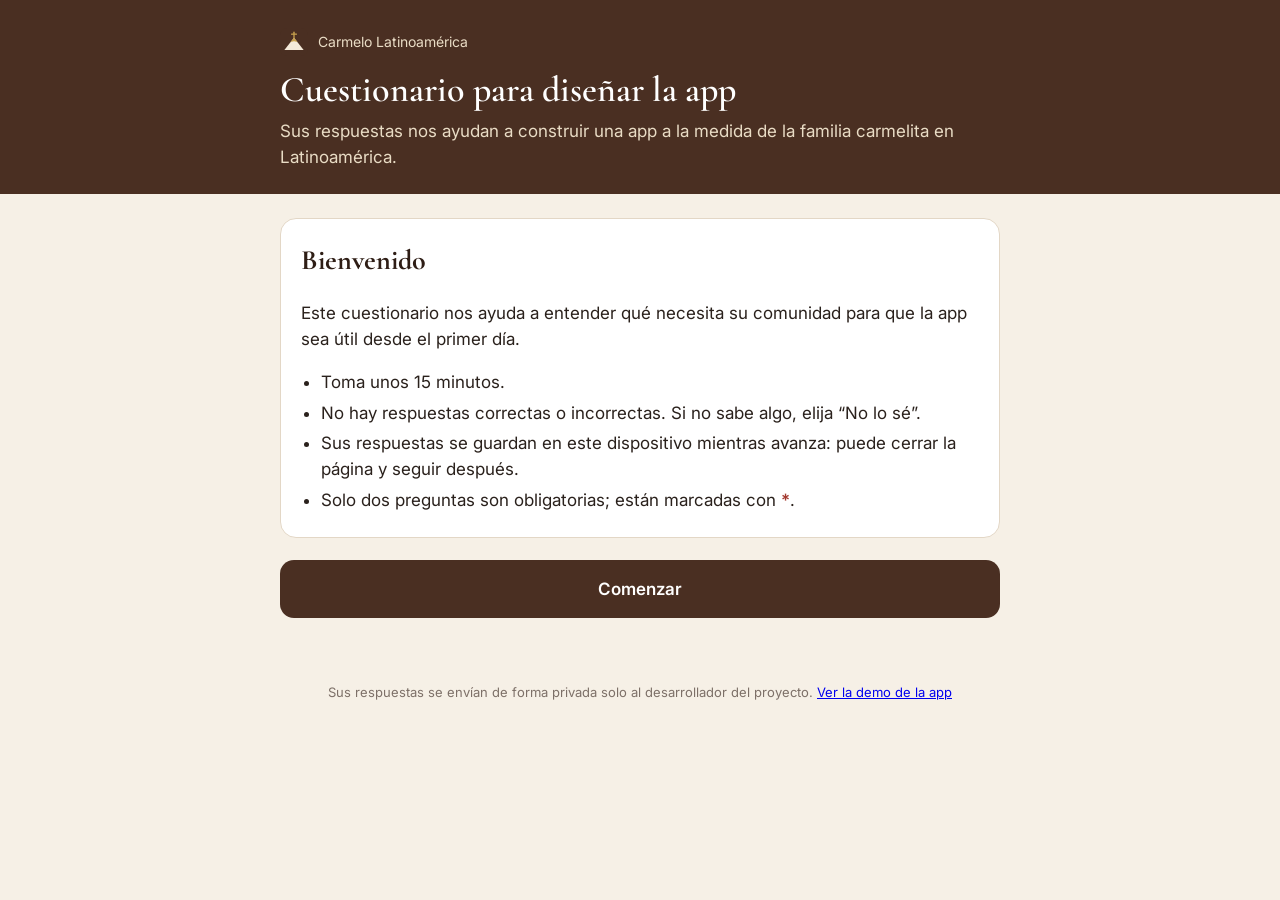
==== formulario.html @ 74584fdf "Demo interactiva de la app Carmelo Latinoamérica y cuestionario para el cliente Co-Authored-By: Clau" ====
<!doctype html>
<html lang="es">
<head>
  <meta charset="utf-8">
  <meta name="viewport" content="width=device-width, initial-scale=1">
  <title>Cuestionario · App Carmelo Latinoamérica</title>
  <meta name="description" content="Cuestionario para definir la app de la familia carmelita en Latinoamérica.">
  <meta name="theme-color" content="#4a2f22">
  <link rel="icon" href="assets/icon.svg" type="image/svg+xml">
  <link rel="preconnect" href="https://fonts.googleapis.com">
  <link rel="preconnect" href="https://fonts.gstatic.com" crossorigin>
  <link href="https://fonts.googleapis.com/css2?family=Cormorant+Garamond:wght@500;600;700&family=Inter:wght@400;500;600;700&display=swap" rel="stylesheet">
  <style>
    :root {
      --brown-900: #2e1d15; --brown-800: #4a2f22; --brown-600: #6e4a36;
      --cream-50: #fbf7f0; --cream-100: #f4ead9; --cream-200: #e9dcc5;
      --gold: #b8893b; --gold-soft: #f3e6c8;
      --ink: #2a211c; --ink-2: #5d5049; --ink-3: #7d7068;
      --line: #e3d7c6; --page: #f6f0e6; --bad: #a3392f; --good: #2f7a4b;
      --serif: 'Cormorant Garamond', Georgia, serif;
      --sans: 'Inter', system-ui, -apple-system, 'Segoe UI', sans-serif;
    }
    * { box-sizing: border-box; }
    html, body { margin: 0; }
    body { font-family: var(--sans); background: var(--page); color: var(--ink); font-size: 17px; line-height: 1.55; -webkit-font-smoothing: antialiased; }
    button, input, select, textarea { font: inherit; color: inherit; }
    [hidden] { display: none !important; }

    header { background: var(--brown-800); color: var(--cream-100); padding: 28px 16px 24px; }
    .wrap { max-width: 720px; margin: 0 auto; }
    .brand { display: flex; align-items: center; gap: 10px; font-size: 14px; color: var(--cream-200); margin-bottom: 14px; }
    .brand img { width: 28px; height: 28px; border-radius: 7px; }
    header h1 { font-family: var(--serif); font-weight: 600; font-size: 36px; line-height: 1.1; margin: 0 0 8px; color: #fff; }
    header p { margin: 0; color: var(--cream-200); }

    .progress-wrap { position: sticky; top: 0; z-index: 5; background: var(--cream-50); border-bottom: 1px solid var(--line); padding: 12px 16px; }
    .progress-label { display: flex; justify-content: space-between; font-size: 14px; color: var(--ink-2); margin-bottom: 6px; }
    .progress { height: 8px; background: var(--cream-200); border-radius: 8px; overflow: hidden; }
    .progress i { display: block; height: 100%; background: var(--gold); width: 0; transition: width .3s; }

    main { padding: 24px 16px 64px; }
    .intro { background: #fff; border: 1px solid var(--line); border-radius: 16px; padding: 20px; margin-bottom: 20px; }
    .intro h2 { font-family: var(--serif); font-size: 28px; margin: 0 0 8px; color: var(--brown-900); }
    .intro ul { padding-left: 20px; margin: 8px 0 0; }
    .intro li { margin-bottom: 4px; }

    .section-title { font-family: var(--serif); font-size: 32px; line-height: 1.15; margin: 0 0 6px; color: var(--brown-900); }
    .section-sub { margin: 0 0 22px; color: var(--ink-2); }

    .q { background: #fff; border: 1px solid var(--line); border-radius: 16px; padding: 18px 18px 20px; margin-bottom: 14px; }
    .q > label, .q legend { display: block; font-weight: 600; font-size: 18px; margin-bottom: 4px; padding: 0; }
    .q fieldset { border: 0; margin: 0; padding: 0; min-width: 0; }
    .help { font-size: 15px; color: var(--ink-3); margin: 0 0 12px; }
    .req { color: var(--bad); font-weight: 600; }
    .opt { font-weight: 400; color: var(--ink-3); font-size: 14px; }

    .input { width: 100%; padding: 14px 16px; border-radius: 12px; border: 1px solid var(--line); background: var(--cream-50); font-size: 17px; }
    textarea.input { min-height: 110px; resize: vertical; }
    .input:focus { outline: 3px solid var(--gold-soft); border-color: var(--gold); background: #fff; }

    .choices { display: grid; gap: 8px; }
    .choices.cols { grid-template-columns: repeat(2, minmax(0, 1fr)); }
    .choice { display: flex; align-items: flex-start; gap: 12px; padding: 14px 14px; border: 1px solid var(--line); border-radius: 12px; background: var(--cream-50); cursor: pointer; }
    .choice:hover { border-color: var(--brown-600); }
    .choice input { width: 22px; height: 22px; margin: 1px 0 0; flex: none; accent-color: var(--brown-800); }
    .choice span small { display: block; color: var(--ink-3); font-size: 14px; margin-top: 2px; }
    .choice:has(input:checked) { border-color: var(--brown-800); background: var(--gold-soft); }
    .other { margin-top: 8px; }

    .error { color: var(--bad); font-size: 15px; margin-top: 8px; font-weight: 500; }
    .q.invalid { border-color: var(--bad); }

    .nav { display: flex; gap: 10px; justify-content: space-between; margin-top: 22px; }
    .btn { border: 0; border-radius: 14px; padding: 16px 24px; font-weight: 600; font-size: 17px; cursor: pointer; }
    .btn-primary { background: var(--brown-800); color: #fff; flex: 1; }
    .btn-gold { background: var(--gold); color: #fff; flex: 1; }
    .btn-light { background: #fff; border: 1px solid var(--line); }
    .btn:disabled { opacity: .6; cursor: default; }
    .saved { text-align: center; font-size: 14px; color: var(--ink-3); margin-top: 12px; }

    .review { background: #fff; border: 1px solid var(--line); border-radius: 16px; padding: 4px 18px; margin-bottom: 14px; }
    .review h3 { font-size: 17px; margin: 16px 0 6px; color: var(--brown-800); display: flex; justify-content: space-between; align-items: center; }
    .review h3 button { background: none; border: 0; color: var(--brown-600); text-decoration: underline; font-size: 15px; cursor: pointer; }
    .review dl { margin: 0 0 12px; }
    .review dt { font-size: 14px; color: var(--ink-3); margin-top: 8px; }
    .review dd { margin: 0; white-space: pre-wrap; }
    .review dd.empty { color: var(--ink-3); font-style: italic; }

    .done { text-align: center; background: #fff; border: 1px solid var(--line); border-radius: 16px; padding: 40px 20px; }
    .done .ok { width: 72px; height: 72px; border-radius: 50%; background: #e3f1e7; color: var(--good); display: grid; place-items: center; font-size: 34px; margin: 0 auto 16px; }
    .done h2 { font-family: var(--serif); font-size: 32px; margin: 0 0 8px; }
    .fallback { background: var(--gold-soft); border-radius: 12px; padding: 14px; margin-top: 14px; font-size: 15px; text-align: left; }
    .fallback a { color: var(--brown-800); font-weight: 600; }

    footer { text-align: center; font-size: 13px; color: var(--ink-3); padding: 0 16px 32px; }

    @media (max-width: 560px) {
      header h1 { font-size: 30px; }
      .section-title { font-size: 27px; }
      .choices.cols { grid-template-columns: minmax(0, 1fr); }
      .nav { flex-direction: column-reverse; }
    }
  </style>
</head>
<body>
  <header>
    <div class="wrap">
      <div class="brand"><img src="assets/icon.svg" alt=""> Carmelo Latinoamérica</div>
      <h1>Cuestionario para diseñar la app</h1>
      <p>Sus respuestas nos ayudan a construir una app a la medida de la familia carmelita en Latinoamérica.</p>
    </div>
  </header>

  <div class="progress-wrap" id="progress-wrap" hidden>
    <div class="wrap">
      <div class="progress-label"><span id="progress-step"></span><span id="progress-pct"></span></div>
      <div class="progress"><i id="progress-bar"></i></div>
    </div>
  </div>

  <main>
    <div class="wrap" id="app"></div>
  </main>

  <footer>Sus respuestas se envían de forma privada solo al desarrollador del proyecto. <a href="index.html">Ver la demo de la app</a></footer>

  <script src="config.js"></script>
  <script>
    // Cada sección es una pantalla. Tipos: text, email, tel, textarea, radio, checkbox, select.
    const SECTIONS = [
      {
        title: 'Sus datos',
        sub: 'Para saber con quién hablamos y cómo contactarlo.',
        questions: [
          { id: 'nombre', label: 'Nombre completo', type: 'text', required: true },
          { id: 'cargo', label: '¿Cuál es su servicio o cargo?', help: 'Por ejemplo: sacerdote, prior, provincial, responsable de comunicación.', type: 'text' },
          { id: 'comunidad', label: '¿A qué provincia o comunidad pertenece?', type: 'text' },
          { id: 'pais', label: '¿En qué país vive?', type: 'text' },
          { id: 'email', label: 'Correo electrónico', type: 'email', help: 'Escriba al menos el correo o el WhatsApp.' },
          { id: 'whatsapp', label: 'Número de WhatsApp', type: 'tel', help: 'Con el código del país, por ejemplo +52 55 1234 5678.' },
          { id: 'contacto', label: '¿Cómo prefiere que nos comuniquemos?', type: 'radio', options: ['WhatsApp', 'Llamada telefónica', 'Correo electrónico', 'Videollamada'] },
          { id: 'horario', label: '¿Qué días y horarios le quedan mejor?', type: 'text', help: 'Por ejemplo: martes y jueves por la tarde.' },
        ],
      },
      {
        title: 'La app que ya existe',
        sub: 'En España ya hay una app de los Carmelitas Descalzos. Queremos saber cómo se relaciona con este proyecto.',
        questions: [
          { id: 'conoce_app', label: '¿Conoce la app que usan hoy en España?', type: 'radio', options: ['Sí, la uso', 'Sí, la conozco pero no la uso', 'No la conozco'] },
          { id: 'que_gusta', label: '¿Qué le gusta de esa app y qué le falta?', type: 'textarea', help: 'Puede ser cualquier detalle: lo que más se usa, lo que no funciona, lo que le gustaría tener.' },
          { id: 'contacto_espana', label: '¿Tienen contacto con quienes manejan la app de España?', type: 'radio', options: ['Sí, y están de acuerdo en colaborar', 'Sí, pero todavía no lo hemos hablado', 'No tenemos contacto', 'No lo sé'] },
          { id: 'opcion', label: '¿Qué prefieren?', type: 'radio', options: [
            { value: 'Ampliar la app de España', hint: 'La misma app, ahora también para Latinoamérica.' },
            { value: 'Una app nueva para Latinoamérica', hint: 'Una app propia, independiente de la de España.' },
            { value: 'No lo sé, prefiero que me aconsejen', hint: '' },
          ] },
        ],
      },
      {
        title: '¿Para quién es la app?',
        sub: 'Pensemos en las personas que la van a usar.',
        questions: [
          { id: 'usuarios', label: '¿Quiénes la van a usar?', help: 'Puede marcar varias opciones.', type: 'checkbox', cols: true, options: ['Fieles de nuestras parroquias', 'Frailes', 'Monjas de clausura', 'Orden Seglar (OCDS)', 'Jóvenes', 'Familias', 'Benefactores y donantes', 'Personas interesadas en la vocación'], other: true },
          { id: 'paises', label: '¿En qué países quieren empezar?', help: 'Puede marcar varios.', type: 'checkbox', cols: true, options: ['Todos los países de habla hispana', 'México', 'Guatemala', 'El Salvador', 'Honduras', 'Nicaragua', 'Costa Rica', 'Panamá', 'Cuba', 'República Dominicana', 'Puerto Rico', 'Colombia', 'Venezuela', 'Ecuador', 'Perú', 'Bolivia', 'Chile', 'Argentina', 'Uruguay', 'Paraguay'] },
          { id: 'cantidad', label: '¿Cuántas personas cree que la usarían el primer año?', type: 'radio', options: ['Menos de 500', 'Entre 500 y 2.000', 'Entre 2.000 y 10.000', 'Más de 10.000', 'No lo sé'] },
          { id: 'edades', label: '¿Qué edades tienen la mayoría?', type: 'checkbox', options: ['Jóvenes (menos de 30)', 'Adultos (30 a 60)', 'Mayores (más de 60)'] },
          { id: 'celular', label: '¿Qué tan cómodas se sienten esas personas con el celular?', type: 'radio', options: ['Lo usan con facilidad', 'Lo usan para lo básico (WhatsApp, Facebook)', 'Les cuesta bastante'] },
        ],
      },
      {
        title: 'Cómo se organizan',
        sub: 'La app va a reflejar la organización de la Orden: quién publica y quién cuida cada comunidad.',
        questions: [
          { id: 'n_comunidades', label: '¿Cuántas provincias, conventos, parroquias o grupos participarían?', type: 'textarea', help: 'Un número aproximado está bien. Si tiene una lista, puede mencionarla y la pedimos después.' },
          { id: 'quien_publica', label: '¿Quién publicaría los avisos y eventos de cada comunidad?', type: 'radio', options: ['El sacerdote o responsable de cada comunidad', 'Una persona encargada por provincia', 'Una sola persona para todo', 'Todavía no lo sabemos'] },
          { id: 'aprobacion', label: '¿Alguien debe aprobar a las personas que dicen pertenecer a un grupo, por ejemplo a la Orden Seglar?', type: 'radio', options: ['Sí, el responsable del grupo', 'No hace falta', 'No lo sé'] },
          { id: 'lista_miembros', label: '¿Ya tienen una lista de miembros o fieles?', help: 'Por ejemplo, en Excel o en un cuaderno.', type: 'radio', options: ['Sí, en Excel o computadora', 'Sí, en papel', 'No'] },
        ],
      },
      {
        title: 'Lo que debe hacer la app',
        sub: 'Marque lo que le gustaría tener. Después le pediremos lo más importante.',
        questions: [
          { id: 'funciones', label: '¿Qué le gustaría que tenga la app?', help: 'Puede marcar todas las que quiera.', type: 'checkbox', options: [
            { value: 'Evangelio del día con meditación', hint: 'Para rezar cada mañana.' },
            { value: 'Audios o videos', hint: 'Homilías, meditaciones, charlas.' },
            { value: 'Santos y fiestas carmelitas', hint: 'Recordatorio de cada celebración.' },
            { value: 'Horarios de misa y confesión', hint: 'De cada comunidad.' },
            { value: 'Mapa de comunidades cercanas', hint: 'Conventos, parroquias, monasterios.' },
            { value: 'Eventos y retiros con inscripción', hint: 'Con cupos y recordatorios.' },
            { value: 'Avisos al celular', hint: 'Notificaciones de la comunidad o la provincia.' },
            { value: 'Pedir oraciones', hint: 'Intenciones que la comunidad reza.' },
            { value: 'Donativos', hint: 'Ofrendas desde el celular.' },
            { value: 'Formación para la Orden Seglar', hint: 'Material y temas de estudio.' },
            { value: 'Pastoral vocacional', hint: 'Contacto para quien siente el llamado.' },
            { value: 'Misas en vivo', hint: 'Enlaces a transmisiones.' },
            { value: 'Textos de Santa Teresa y San Juan de la Cruz', hint: 'Biblioteca de lectura.' },
            { value: 'Libros y artículos religiosos', hint: 'Tienda en línea.' },
          ], other: true },
          { id: 'top3', label: 'Si tuviera que elegir solo 3, ¿cuáles serían las más importantes?', type: 'textarea', required: true, help: 'Esto nos ayuda a saber qué hacer primero.' },
          { id: 'objetivo', label: 'En una o dos frases: ¿qué le gustaría lograr con esta app?', type: 'textarea', help: 'Por ejemplo: que los fieles recen cada día con nosotros, o que los jóvenes conozcan el Carmelo.' },
        ],
      },
      {
        title: 'Registro de las personas',
        sub: 'Cómo entran las personas a la app.',
        questions: [
          { id: 'registro', label: '¿Las personas deben crear una cuenta para usar la app?', type: 'radio', options: [
            { value: 'Sí, para todo', hint: 'Así sabemos quién usa la app.' },
            { value: 'Solo para algunas cosas', hint: 'Por ejemplo, inscribirse a eventos o donar. Rezar sería libre.' },
            { value: 'No lo sé, prefiero que me aconsejen', hint: '' },
          ] },
          { id: 'datos_pedir', label: '¿Qué datos le gustaría pedir a cada persona?', type: 'checkbox', cols: true, options: ['Nombre', 'Teléfono', 'Correo', 'País y ciudad', 'Comunidad a la que asiste', 'Fecha de nacimiento', 'Si pertenece a algún grupo'], other: true },
        ],
      },
      {
        title: 'Contenido',
        sub: 'Lo que la app va a mostrar cada día.',
        questions: [
          { id: 'quien_escribe', label: '¿Quién preparará las meditaciones, avisos y demás textos?', type: 'textarea', help: 'Puede ser una persona, un equipo o cada comunidad.' },
          { id: 'contenido_existente', label: '¿Ya tienen material que podamos usar?', type: 'checkbox', options: ['Textos y meditaciones', 'Audios', 'Videos (por ejemplo en YouTube)', 'Fotos de las comunidades', 'Página web o redes sociales', 'Todavía no'], other: true },
          { id: 'enlaces', label: 'Si tienen página web, redes sociales o canal de YouTube, compártanos los enlaces', type: 'textarea', help: 'Opcional.' },
          { id: 'frecuencia', label: '¿Cada cuánto publicarían contenido nuevo?', type: 'radio', options: ['Todos los días', 'Algunas veces por semana', 'Una vez por semana', 'No lo sé'] },
        ],
      },
      {
        title: 'Donativos',
        sub: 'Solo si desean recibir ofrendas desde la app.',
        questions: [
          { id: 'quiere_donativos', label: '¿Quieren recibir donativos por la app?', type: 'radio', options: ['Sí', 'No', 'Más adelante'] },
          { id: 'destino_donativos', label: '¿A dónde deberían llegar los donativos?', type: 'radio', options: ['A cada comunidad', 'A cada provincia', 'A una sola cuenta central', 'No lo sé'] },
          { id: 'cuentas', label: '¿Cuentan con cuenta bancaria o Mercado Pago en los países donde empezaría?', type: 'radio', options: ['Sí', 'En algunos países', 'No', 'No lo sé'] },
          { id: 'recibo', label: '¿Necesitan entregar un recibo o comprobante oficial al donante?', type: 'radio', options: ['Sí', 'No', 'No lo sé'] },
        ],
      },
      {
        title: 'Imagen de la app',
        sub: 'Cómo se debe ver y llamar.',
        questions: [
          { id: 'logo', label: '¿Tienen logotipo o escudo que podamos usar?', type: 'radio', options: ['Sí, y tenemos permiso para usarlo', 'Sí, pero hay que pedir permiso', 'No'] },
          { id: 'parecido', label: '¿La app debe parecerse a la de España?', type: 'radio', options: ['Sí, que se vea igual', 'Parecida, con un toque latinoamericano', 'No es necesario', 'No lo sé'] },
          { id: 'nombre_app', label: '¿Tienen alguna idea para el nombre de la app?', type: 'text', help: 'Opcional.' },
          { id: 'referencias', label: '¿Hay alguna app o página que le guste y quiera tomar como ejemplo?', type: 'textarea', help: 'Puede ser religiosa o de cualquier tema. Opcional.' },
        ],
      },
      {
        title: 'Tiempos y presupuesto',
        sub: 'Para preparar una propuesta realista.',
        questions: [
          { id: 'fecha', label: '¿Para cuándo les gustaría tener la app?', type: 'text', help: 'Si hay una fecha especial, por ejemplo una fiesta de la Orden, menciónela.' },
          { id: 'presupuesto', label: '¿Cuentan con un presupuesto aproximado?', type: 'radio', options: ['Menos de USD 10.000', 'Entre USD 10.000 y 25.000', 'Entre USD 25.000 y 50.000', 'Más de USD 50.000', 'Todavía no está definido'] },
          { id: 'financiamiento', label: '¿Cómo se financiaría el proyecto?', type: 'radio', options: ['Fondos de la provincia u Orden', 'Benefactores o donaciones', 'Una combinación', 'No lo sé'] },
          { id: 'decide', label: '¿Quién toma la decisión final sobre el proyecto?', type: 'text', help: 'Por ejemplo: el provincial, un consejo, usted mismo.' },
          { id: 'mantenimiento', label: 'Una vez lista, ¿quién se ocuparía de la app?', type: 'radio', options: ['Alguien de la comunidad', 'Preferimos contratar el mantenimiento', 'No lo sé'] },
        ],
      },
      {
        title: 'Para terminar',
        sub: 'Cualquier cosa que quiera agregar.',
        questions: [
          { id: 'comentarios', label: '¿Hay algo más que debamos saber?', type: 'textarea', help: 'Dudas, preocupaciones, ideas. Todo nos sirve.' },
        ],
      },
    ];

    const DRAFT_KEY = 'carmelo-cuestionario-v1';
    let answers = {};
    let step = -1; // -1 = bienvenida, SECTIONS.length = revisión, +1 = enviado
    let sending = false;

    try { answers = JSON.parse(localStorage.getItem(DRAFT_KEY) || '{}'); } catch (e) { answers = {}; }

    const app = document.getElementById('app');
    const esc = s => String(s ?? '').replace(/[&<>"']/g, c => ({ '&': '&amp;', '<': '&lt;', '>': '&gt;', '"': '&quot;', "'": '&#39;' }[c]));
    const optValue = o => typeof o === 'string' ? o : o.value;

    function saveDraft() {
      try { localStorage.setItem(DRAFT_KEY, JSON.stringify(answers)); } catch (e) { /* sin almacenamiento */ }
    }

    function updateProgress() {
      const wrap = document.getElementById('progress-wrap');
      wrap.hidden = step < 0 || step > SECTIONS.length;
      if (wrap.hidden) return;
      const total = SECTIONS.length + 1;
      const current = Math.min(step + 1, total);
      document.getElementById('progress-step').textContent = step < SECTIONS.length ? `Paso ${current} de ${SECTIONS.length}` : 'Revisión final';
      const pct = Math.round((step / SECTIONS.length) * 100);
      document.getElementById('progress-pct').textContent = `${pct} %`;
      document.getElementById('progress-bar').style.width = pct + '%';
    }

    function renderQuestion(q) {
      const value = answers[q.id];
      const req = q.required ? ' <span class="req" aria-hidden="true">*</span>' : '';
      const help = q.help ? `<p class="help" id="h-${q.id}">${esc(q.help)}</p>` : '';
      if (['text', 'email', 'tel', 'textarea'].includes(q.type)) {
        const attrs = `id="q-${q.id}" name="${q.id}" class="input" ${q.help ? `aria-describedby="h-${q.id}"` : ''} ${q.required ? 'aria-required="true"' : ''}`;
        const field = q.type === 'textarea'
          ? `<textarea ${attrs}>${esc(value)}</textarea>`
          : `<input type="${q.type}" ${attrs} value="${esc(value)}" ${q.type === 'email' ? 'autocomplete="email"' : ''} ${q.type === 'tel' ? 'autocomplete="tel" inputmode="tel"' : ''} ${q.id === 'nombre' ? 'autocomplete="name"' : ''}>`;
        return `<div class="q" data-q="${q.id}"><label for="q-${q.id}">${esc(q.label)}${req}</label>${help}${field}</div>`;
      }
      const multi = q.type === 'checkbox';
      const selected = multi ? (value?.choices || []) : value?.choice;
      const choices = q.options.map((o, i) => {
        const v = optValue(o);
        const hint = typeof o === 'object' && o.hint ? `<small>${esc(o.hint)}</small>` : '';
        const checked = multi ? selected.includes(v) : selected === v;
        return `<label class="choice"><input type="${multi ? 'checkbox' : 'radio'}" name="${q.id}" value="${esc(v)}" ${checked ? 'checked' : ''}><span>${esc(v)}${hint}</span></label>`;
      }).join('');
      const other = q.other ? `<input class="input other" name="${q.id}__otro" placeholder="Otro (escríbalo aquí)" value="${esc(value?.other)}" aria-label="${esc(q.label)}: otro">` : '';
      return `<div class="q" data-q="${q.id}"><fieldset><legend>${esc(q.label)}${req}</legend>${help}<div class="choices ${q.cols ? 'cols' : ''}">${choices}</div>${other}</fieldset></div>`;
    }

    function collect() {
      if (step < 0 || step >= SECTIONS.length) return;
      SECTIONS[step].questions.forEach(q => {
        if (['text', 'email', 'tel', 'textarea'].includes(q.type)) {
          answers[q.id] = document.getElementById('q-' + q.id).value.trim();
        } else if (q.type === 'radio') {
          const el = app.querySelector(`input[name="${q.id}"]:checked`);
          answers[q.id] = { choice: el ? el.value : '', other: q.other ? app.querySelector(`[name="${q.id}__otro"]`).value.trim() : '' };
        } else {
          const els = [...app.querySelectorAll(`input[name="${q.id}"]:checked`)];
          answers[q.id] = { choices: els.map(e => e.value), other: q.other ? app.querySelector(`[name="${q.id}__otro"]`).value.trim() : '' };
        }
      });
      saveDraft();
    }

    function isEmpty(q) {
      const v = answers[q.id];
      if (!v) return true;
      if (typeof v === 'string') return !v;
      if (q.type === 'checkbox') return !(v.choices.length || v.other);
      return !(v.choice || v.other);
    }

    function validate() {
      const section = SECTIONS[step];
      app.querySelectorAll('.q').forEach(el => { el.classList.remove('invalid'); el.querySelector('.error')?.remove(); });
      const errors = [];
      section.questions.forEach(q => { if (q.required && isEmpty(q)) errors.push([q.id, 'Esta pregunta es necesaria.']); });
      if (step === 0 && !answers.email && !answers.whatsapp) errors.push(['email', 'Escriba al menos su correo o su WhatsApp.']);
      if (step === 0 && answers.email && !/^\S+@\S+\.\S+$/.test(answers.email)) errors.push(['email', 'El correo no parece correcto. Revíselo, por favor.']);
      errors.forEach(([id, msg]) => {
        const el = app.querySelector(`[data-q="${id}"]`);
        el.classList.add('invalid');
        el.insertAdjacentHTML('beforeend', `<div class="error" role="alert">${esc(msg)}</div>`);
      });
      if (errors.length) app.querySelector('.invalid').scrollIntoView({ behavior: 'smooth', block: 'center' });
      return !errors.length;
    }

    function formatAnswer(q) {
      const v = answers[q.id];
      if (!v) return '';
      if (typeof v === 'string') return v;
      const parts = q.type === 'checkbox' ? [...v.choices] : (v.choice ? [v.choice] : []);
      if (v.other) parts.push(`Otro: ${v.other}`);
      return parts.join(', ');
    }

    function render() {
      updateProgress();
      if (step === -1) {
        const started = Object.keys(answers).length > 0;
        app.innerHTML = `
          <div class="intro">
            <h2>Bienvenido</h2>
            <p>Este cuestionario nos ayuda a entender qué necesita su comunidad para que la app sea útil desde el primer día.</p>
            <ul>
              <li>Toma unos 15 minutos.</li>
              <li>No hay respuestas correctas o incorrectas. Si no sabe algo, elija “No lo sé”.</li>
              <li>Sus respuestas se guardan en este dispositivo mientras avanza: puede cerrar la página y seguir después.</li>
              <li>Solo dos preguntas son obligatorias; están marcadas con <span class="req">*</span>.</li>
            </ul>
          </div>
          <div class="nav"><button class="btn btn-primary" data-go="0">${started ? 'Continuar donde lo dejé' : 'Comenzar'}</button></div>`;
        return;
      }
      if (step === SECTIONS.length) {
        app.innerHTML = `
          <h2 class="section-title">Revise sus respuestas</h2>
          <p class="section-sub">Si quiere cambiar algo, toque “Editar” en esa sección. Cuando esté conforme, envíe el cuestionario.</p>
          ${SECTIONS.map((s, i) => `
            <div class="review">
              <h3>${esc(s.title)} <button data-go="${i}">Editar</button></h3>
              <dl>${s.questions.map(q => { const a = formatAnswer(q); return `<dt>${esc(q.label)}</dt><dd class="${a ? '' : 'empty'}">${a ? esc(a) : 'Sin respuesta'}</dd>`; }).join('')}</dl>
            </div>`).join('')}
          <div id="send-error"></div>
          <div class="nav">
            <button class="btn btn-light" data-go="${SECTIONS.length - 1}">Anterior</button>
            <button class="btn btn-gold" data-send ${sending ? 'disabled' : ''}>${sending ? 'Enviando…' : 'Enviar cuestionario'}</button>
          </div>`;
        return;
      }
      if (step > SECTIONS.length) {
        app.innerHTML = `
          <div class="done">
            <div class="ok">✓</div>
            <h2>¡Muchas gracias${answers.nombre ? ', ' + esc(answers.nombre.split(' ')[0]) : ''}!</h2>
            <p>Recibimos sus respuestas. Lo vamos a contactar ${answers.contacto?.choice ? 'por ' + esc(answers.contacto.choice.toLowerCase()) : 'pronto'} para conversar sobre la propuesta.</p>
            <p style="margin-top:20px"><a href="index.html">Ver la demo de la app</a></p>
          </div>`;
        return;
      }
      const s = SECTIONS[step];
      app.innerHTML = `
        <h2 class="section-title">${esc(s.title)}</h2>
        <p class="section-sub">${esc(s.sub)}</p>
        <form id="section-form" novalidate>
          ${s.questions.map(renderQuestion).join('')}
          <div class="nav">
            <button type="button" class="btn btn-light" data-go="${step - 1}">Anterior</button>
            <button type="submit" class="btn btn-primary">${step === SECTIONS.length - 1 ? 'Revisar respuestas' : 'Siguiente'}</button>
          </div>
          <p class="saved">Sus respuestas se guardan automáticamente.</p>
        </form>`;
    }

    function go(to) {
      collect();
      step = to;
      render();
      window.scrollTo({ top: 0 });
    }

    function buildPayload() {
      const data = {
        _subject: `Cuestionario app Carmelo · ${answers.nombre || 'sin nombre'}`,
        _template: 'table',
        _captcha: 'false',
      };
      if (answers.email) data._replyto = answers.email;
      SECTIONS.forEach((s, si) => s.questions.forEach((q, qi) => {
        data[`${si + 1}.${qi + 1} ${q.label}`] = formatAnswer(q) || '—';
      }));
      return data;
    }

    function plainText() {
      return SECTIONS.map(s => `== ${s.title} ==\n` + s.questions.map(q => `${q.label}\n${formatAnswer(q) || '—'}`).join('\n\n')).join('\n\n');
    }

    async function send() {
      if (sending) return;
      sending = true;
      render();
      try {
        const res = await fetch(`https://formsubmit.co/ajax/${encodeURIComponent(FORM_EMAIL)}`, {
          method: 'POST',
          headers: { 'Content-Type': 'application/json', 'Accept': 'application/json' },
          body: JSON.stringify(buildPayload()),
        });
        const json = await res.json().catch(() => ({}));
        if (!res.ok || String(json.success) === 'false') throw new Error(json.message || 'Error al enviar');
        try { localStorage.removeItem(DRAFT_KEY); } catch (e) { /* nada */ }
        sending = false;
        step = SECTIONS.length + 1;
        render();
        window.scrollTo({ top: 0 });
      } catch (e) {
        sending = false;
        render();
        const blob = new Blob([plainText()], { type: 'text/plain' });
        const url = URL.createObjectURL(blob);
        document.getElementById('send-error').innerHTML = `
          <div class="fallback" role="alert">
            No pudimos enviar el cuestionario. Revise su conexión e inténtelo de nuevo.<br>
            Si el problema sigue, <a href="${url}" download="cuestionario-app-carmelo.txt">descargue sus respuestas</a> y envíelas por correo a <a href="mailto:${esc(FORM_EMAIL)}">${esc(FORM_EMAIL)}</a>.
          </div>`;
      }
    }

    app.addEventListener('click', e => {
      const goBtn = e.target.closest('[data-go]');
      if (goBtn) return go(Number(goBtn.dataset.go));
      if (e.target.closest('[data-send]')) send();
    });

    app.addEventListener('submit', e => {
      e.preventDefault();
      collect();
      if (!validate()) return;
      go(step + 1);
    });

    // Guarda mientras escribe, por si cierra la página.
    app.addEventListener('input', () => { if (step >= 0 && step < SECTIONS.length) collect(); });
    app.addEventListener('change', () => { if (step >= 0 && step < SECTIONS.length) collect(); });

    render();
  </script>
</body>
</html>
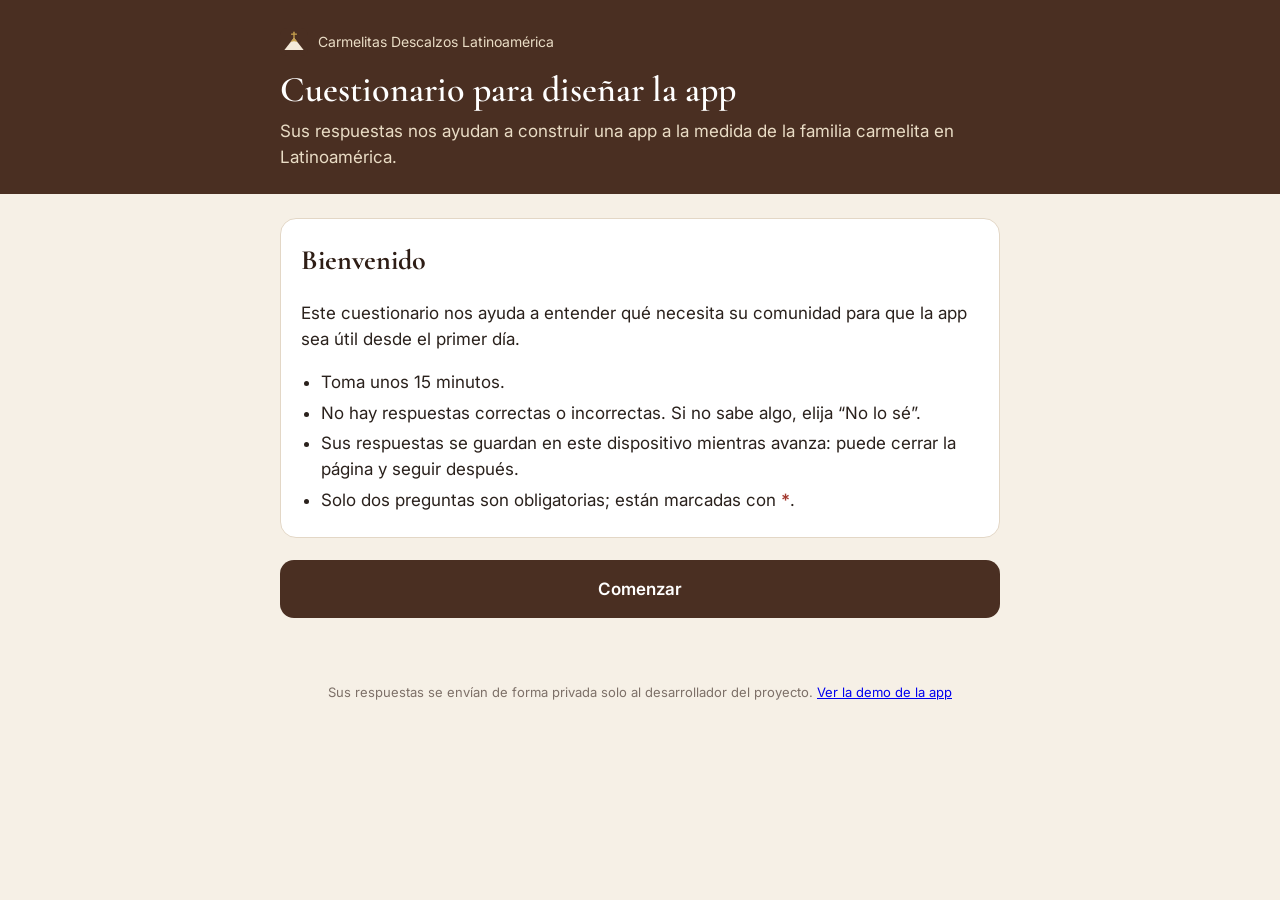
==== commit ccf38992: "Cambiar el nombre a Carmelitas Descalzos Latinoamérica Co-Authored-By: Claude Opus 5.5 <noreply@anth" ====
--- a/formulario.html
+++ b/formulario.html
@@ -3,7 +3,7 @@
 <head>
   <meta charset="utf-8">
   <meta name="viewport" content="width=device-width, initial-scale=1">
-  <title>Cuestionario · App Carmelo Latinoamérica</title>
+  <title>Cuestionario · App Carmelitas Descalzos Latinoamérica</title>
   <meta name="description" content="Cuestionario para definir la app de la familia carmelita en Latinoamérica.">
   <meta name="theme-color" content="#4a2f22">
   <link rel="icon" href="assets/icon.svg" type="image/svg+xml">
@@ -105,7 +105,7 @@
 <body>
   <header>
     <div class="wrap">
-      <div class="brand"><img src="assets/icon.svg" alt=""> Carmelo Latinoamérica</div>
+      <div class="brand"><img src="assets/icon.svg" alt=""> Carmelitas Descalzos Latinoamérica</div>
       <h1>Cuestionario para diseñar la app</h1>
       <p>Sus respuestas nos ayudan a construir una app a la medida de la familia carmelita en Latinoamérica.</p>
     </div>
@@ -429,7 +429,7 @@
 
     function buildPayload() {
       const data = {
-        _subject: `Cuestionario app Carmelo · ${answers.nombre || 'sin nombre'}`,
+        _subject: `Cuestionario app Carmelitas Descalzos · ${answers.nombre || 'sin nombre'}`,
         _template: 'table',
         _captcha: 'false',
       };
